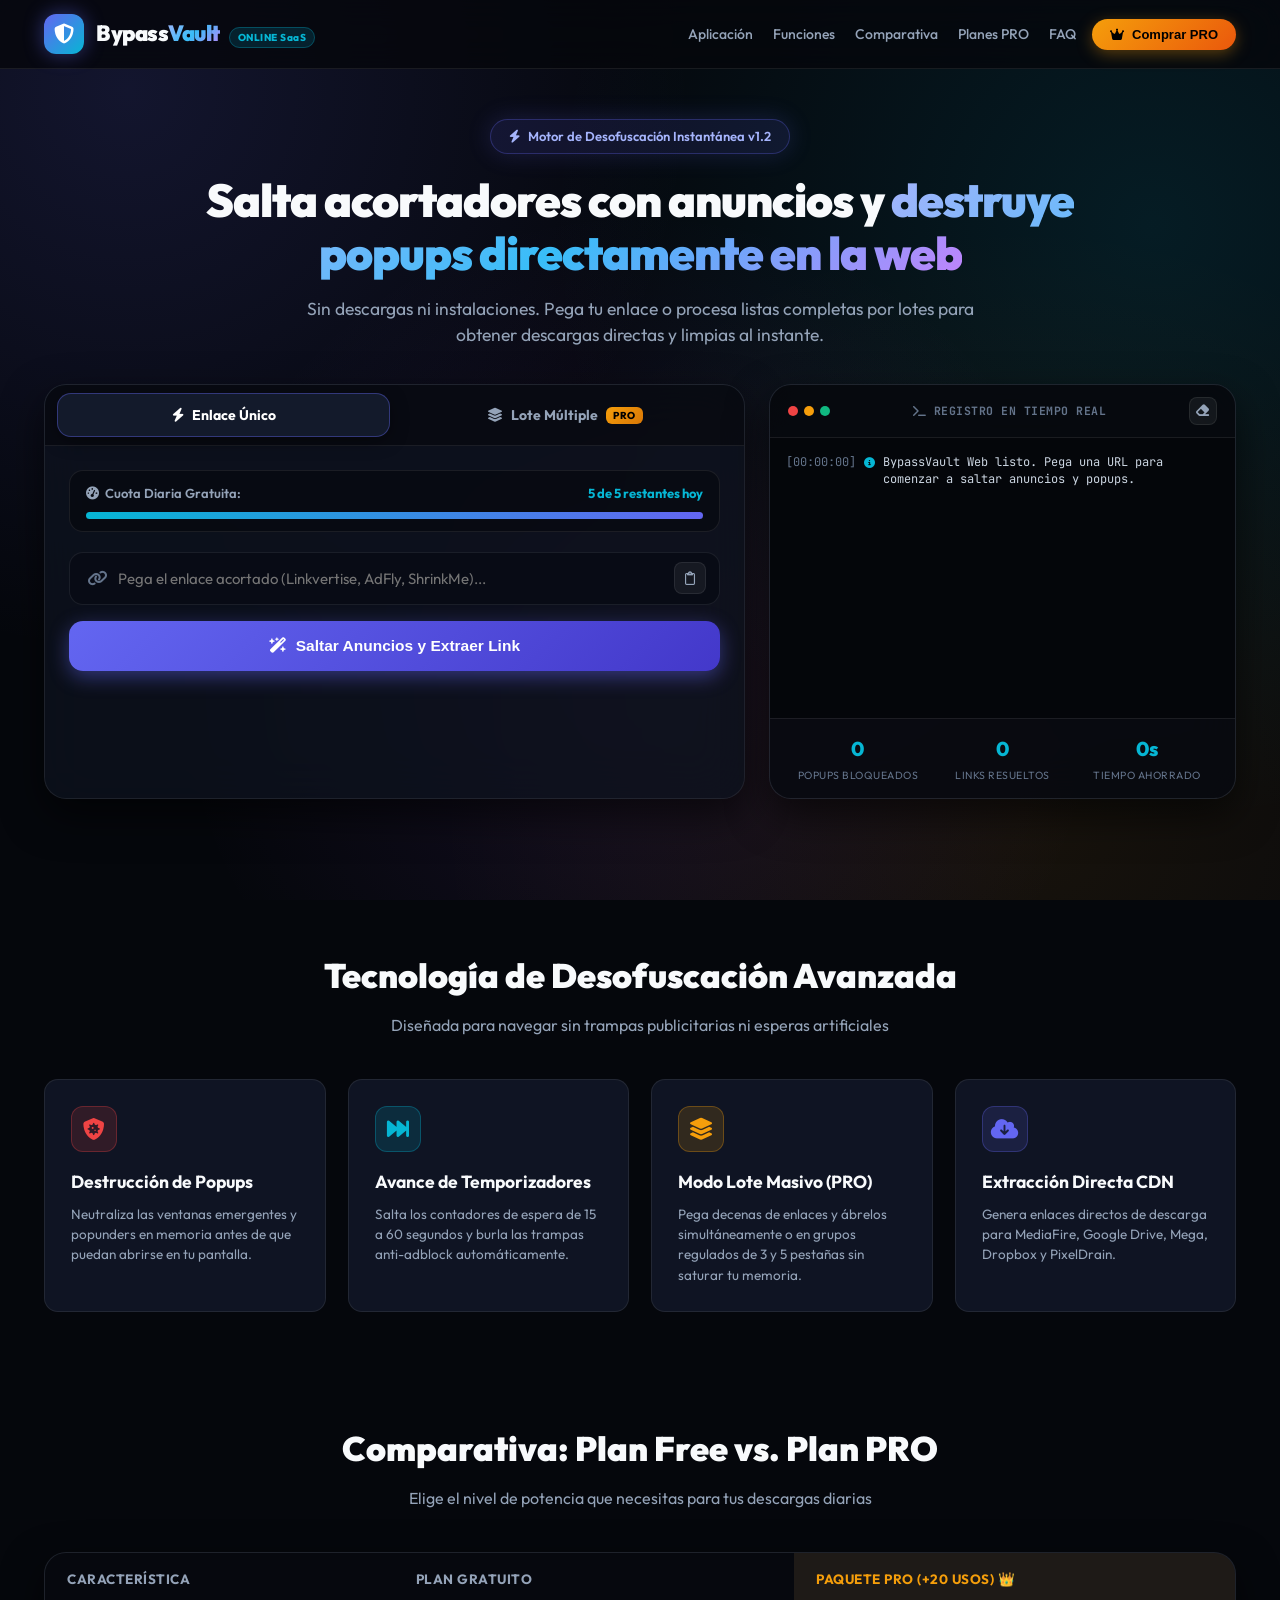
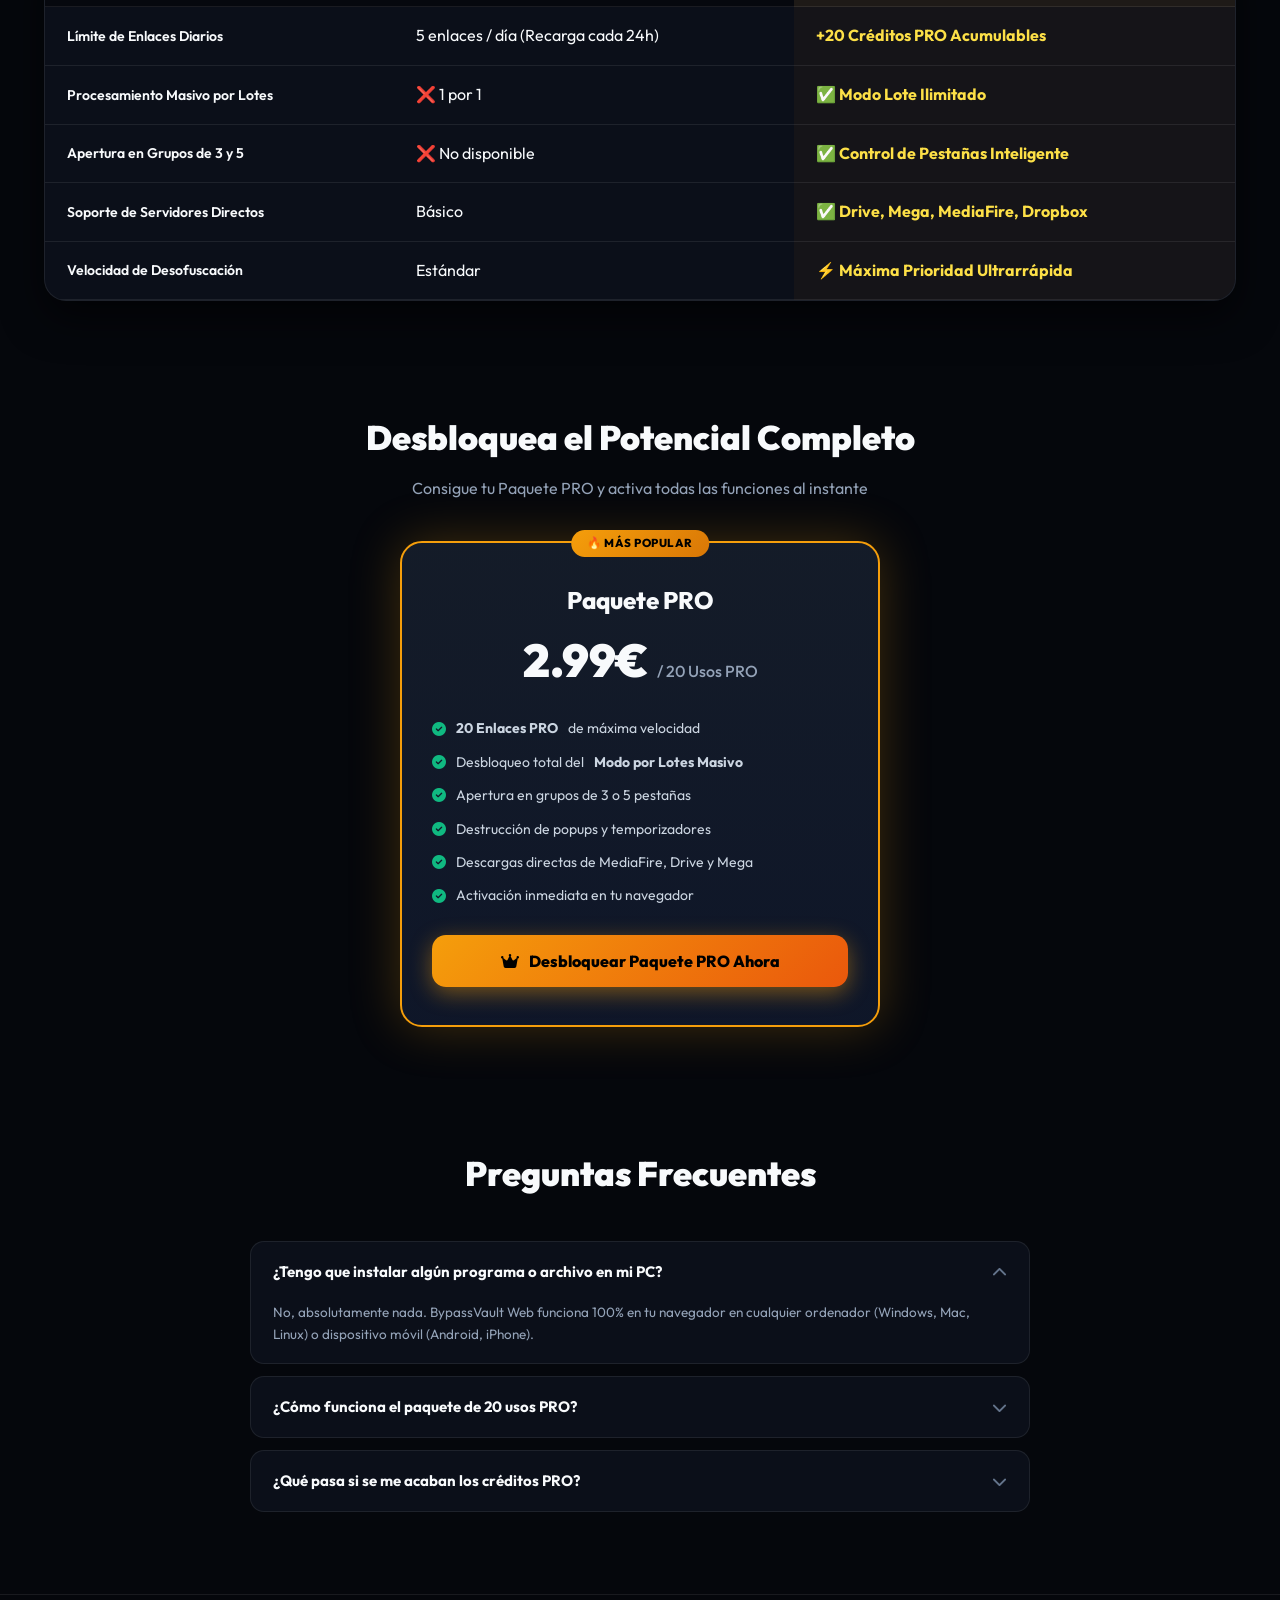
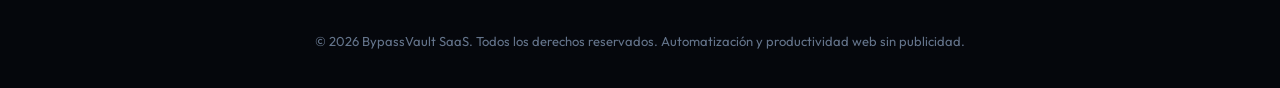
==== index.html @ b759e271 "Add files via upload" ====
<!DOCTYPE html>
<html lang="es">
<head>
    <meta charset="UTF-8">
    <meta name="viewport" content="width=device-width, initial-scale=1.0">
    <title>BypassVault — Plataforma Web SaaS de Desofuscación y Salto de Acortadores</title>
    <meta name="description" content="Salta acortadores de enlaces con publicidad invasiva (Linkvertise, AdFly, ShrinkMe), destruye popups y descarga directo de MediaFire, Google Drive y Mega en 1 clic.">
    
    <!-- Google Fonts -->
    <link rel="preconnect" href="https://fonts.googleapis.com">
    <link rel="preconnect" href="https://fonts.gstatic.com" crossorigin>
    <link href="https://fonts.googleapis.com/css2?family=JetBrains+Mono:wght@400;500;700&family=Outfit:wght@400;500;600;700;800;900&display=swap" rel="stylesheet">
    
    <!-- FontAwesome 6 Icons -->
    <link rel="stylesheet" href="https://cdnjs.cloudflare.com/ajax/libs/font-awesome/6.5.1/css/all.min.css">
    
    <!-- Stylesheet -->
    <link rel="stylesheet" href="style.css">
</head>
<body>

    <!-- Navigation Header -->
    <nav class="navbar">
        <div class="container nav-content">
            <a href="#" class="logo-brand">
                <div class="logo-icon">
                    <i class="fa-solid fa-shield-halved"></i>
                </div>
                <div class="logo-text">
                    <span class="logo-title">Bypass<span class="gradient-text">Vault</span></span>
                    <span class="logo-tag">ONLINE SaaS</span>
                </div>
            </a>
            
            <div class="nav-right">
                <div class="nav-links">
                    <a href="#app" class="nav-link">Aplicación</a>
                    <a href="#features" class="nav-link">Funciones</a>
                    <a href="#comparison" class="nav-link">Comparativa</a>
                    <a href="#pricing" class="nav-link">Planes PRO</a>
                    <a href="#faq" class="nav-link">FAQ</a>
                </div>

                <button class="btn-header-pro" id="btnHeaderPro">
                    <i class="fa-solid fa-crown text-warning"></i>
                    <span>Comprar PRO</span>
                </button>
            </div>
        </div>
    </nav>

    <!-- Main Hero & App Section -->
    <main class="hero" id="app">
        <div class="container">
            <div class="hero-pill">
                <i class="fa-solid fa-bolt text-warning"></i>
                <span>Motor de Desofuscación Instantánea v1.2</span>
            </div>
            
            <h1 class="hero-title">
                Salta acortadores con anuncios y <span class="gradient-text">destruye popups directamente en la web</span>
            </h1>
            
            <p class="hero-subtitle">
                Sin descargas ni instalaciones. Pega tu enlace o procesa listas completas por lotes para obtener descargas directas y limpias al instante.
            </p>

            <!-- Main Interactive SaaS App Grid -->
            <div class="app-grid">
                
                <!-- Left Column: Interactive Bypasser Hub -->
                <div class="glass-card">
                    <!-- Tab Switcher -->
                    <div class="tab-header">
                        <button class="tab-btn active" id="singleTabBtn" onclick="switchMode('single')">
                            <i class="fa-solid fa-bolt"></i> Enlace Único
                        </button>
                        <button class="tab-btn" id="batchTabBtn" onclick="switchMode('batch')">
                            <i class="fa-solid fa-layer-group"></i> Lote Múltiple <span class="badge-pro-tab" id="badgeProTab">PRO</span>
                        </button>
                    </div>

                    <div class="app-body">
                        <!-- Quota & Credits Meter -->
                        <div class="quota-meter-box" id="quotaBox">
                            <div class="quota-meter-header">
                                <span class="quota-meter-title" id="quotaTitle">
                                    <i class="fa-solid fa-gauge-high"></i> Cuota Diaria Gratuita:
                                </span>
                                <span class="quota-meter-val" id="quotaVal">5 de 5 restantes hoy</span>
                            </div>
                            <div class="quota-track">
                                <div class="quota-fill" id="quotaFill" style="width: 100%;"></div>
                            </div>
                        </div>

                        <!-- Single Mode Section -->
                        <div class="mode-section active" id="singleSection">
                            <div class="input-container">
                                <i class="fa-solid fa-link input-icon"></i>
                                <input 
                                    type="url" 
                                    id="singleUrlInput" 
                                    class="main-input" 
                                    placeholder="Pega el enlace acortado (Linkvertise, AdFly, ShrinkMe)..." 
                                    autocomplete="off"
                                    spellcheck="false"
                                >
                                <button class="btn-paste" id="singlePasteBtn" title="Pegar del portapapeles">
                                    <i class="fa-regular fa-clipboard"></i>
                                </button>
                            </div>

                            <button class="btn-resolve" id="resolveSingleBtn">
                                <i class="fa-solid fa-wand-magic-sparkles"></i>
                                <span>Saltar Anuncios y Extraer Link</span>
                            </button>

                            <!-- Single Mode Result Card -->
                            <div class="result-card" id="singleResultCard">
                                <div class="result-card-header">
                                    <div class="result-title">
                                        <i class="fa-solid fa-circle-check"></i>
                                        <span>¡Enlace Resuelto y Limpio!</span>
                                    </div>
                                    <div class="badge-row">
                                        <span class="host-pill" id="singleHostPill">
                                            <i class="fa-solid fa-globe"></i> Directo
                                        </span>
                                    </div>
                                </div>

                                <div class="clean-url-box">
                                    <input type="text" id="singleCleanUrl" class="clean-url-input" readonly>
                                </div>

                                <div class="result-actions-row">
                                    <button class="btn-action copy" id="singleCopyBtn">
                                        <i class="fa-regular fa-copy"></i> Copiar Enlace
                                    </button>
                                    <a id="singleOpenBtn" href="#" target="_blank" class="btn-action open">
                                        <i class="fa-solid fa-arrow-up-right-from-square"></i> Abrir en Nueva Pestaña
                                    </a>
                                </div>
                            </div>
                        </div>

                        <!-- Batch Mode Section (PRO) -->
                        <div class="mode-section" id="batchSection">
                            <textarea 
                                id="batchUrlInput" 
                                class="batch-textarea" 
                                placeholder="Pega un enlace por línea...&#10;https://enlace-con-anuncios-1.com&#10;https://enlace-con-anuncios-2.com"
                            ></textarea>

                            <button class="btn-resolve" id="resolveBatchBtn">
                                <i class="fa-solid fa-play"></i>
                                <span>Procesar Todos los Enlaces</span>
                            </button>

                            <!-- Batch Results Hub -->
                            <div class="batch-results-hub" id="batchResultsHub">
                                <div class="batch-actions-toolbar">
                                    <button class="btn-batch-tool" id="btnBatchOpenAll" title="Abrir todos los enlaces a la vez">
                                        <i class="fa-solid fa-arrow-up-right-from-square"></i> Abrir Todos
                                    </button>
                                    <button class="btn-batch-tool" id="btnBatchOpen3" title="Abrir en grupos de 3 para no saturar el navegador">
                                        <i class="fa-solid fa-window-restore"></i> De 3 en 3
                                    </button>
                                    <button class="btn-batch-tool" id="btnBatchOpen5" title="Abrir en grupos de 5">
                                        <i class="fa-solid fa-table-cells-large"></i> De 5 en 5
                                    </button>
                                    <button class="btn-batch-tool success" id="btnBatchCopyAll" title="Copiar todos los enlaces limpios">
                                        <i class="fa-regular fa-copy"></i> Copiar Lista
                                    </button>
                                </div>

                                <div class="batch-list-container" id="batchListContainer">
                                    <!-- Inyectado dinámicamente por JS -->
                                </div>
                            </div>
                        </div>
                    </div>
                </div>

                <!-- Right Column: Real-time Deobfuscator Terminal & Stats -->
                <div class="glass-card terminal-card">
                    <div class="terminal-header">
                        <div class="terminal-dots">
                            <span class="dot red"></span>
                            <span class="dot yellow"></span>
                            <span class="dot green"></span>
                        </div>
                        <div class="terminal-title">
                            <i class="fa-solid fa-terminal"></i> REGISTRO EN TIEMPO REAL
                        </div>
                        <button class="btn-paste" id="btnClearLogs" title="Limpiar registros" style="position: static; width: 28px; height: 28px;">
                            <i class="fa-solid fa-eraser"></i>
                        </button>
                    </div>

                    <div class="terminal-body" id="terminalBody">
                        <div class="log-entry info">
                            <span class="log-time">[00:00:00]</span>
                            <span class="log-icon"><i class="fa-solid fa-circle-info"></i></span>
                            <span class="log-text">BypassVault Web listo. Pega una URL para comenzar a saltar anuncios y popups.</span>
                        </div>
                    </div>

                    <div class="stats-footer">
                        <div class="stat-box">
                            <span class="stat-number" id="statPopups">0</span>
                            <span class="stat-label">Popups Bloqueados</span>
                        </div>
                        <div class="stat-box">
                            <span class="stat-number" id="statLinks">0</span>
                            <span class="stat-label">Links Resueltos</span>
                        </div>
                        <div class="stat-box">
                            <span class="stat-number" id="statTime">0s</span>
                            <span class="stat-label">Tiempo Ahorrado</span>
                        </div>
                    </div>
                </div>

            </div>
        </div>
    </main>

    <!-- Key Features Section -->
    <section class="features-section" id="features">
        <div class="container">
            <div class="section-header">
                <h2 class="section-title">Tecnología de Desofuscación Avanzada</h2>
                <p class="section-subtitle">Diseñada para navegar sin trampas publicitarias ni esperas artificiales</p>
            </div>

            <div class="features-grid">
                <div class="feature-card danger">
                    <div class="feature-icon-box">
                        <i class="fa-solid fa-shield-virus"></i>
                    </div>
                    <h3 class="feature-title">Destrucción de Popups</h3>
                    <p class="feature-desc">Neutraliza las ventanas emergentes y popunders en memoria antes de que puedan abrirse en tu pantalla.</p>
                </div>

                <div class="feature-card cyan">
                    <div class="feature-icon-box">
                        <i class="fa-solid fa-forward-fast"></i>
                    </div>
                    <h3 class="feature-title">Avance de Temporizadores</h3>
                    <p class="feature-desc">Salta los contadores de espera de 15 a 60 segundos y burla las trampas anti-adblock automáticamente.</p>
                </div>

                <div class="feature-card gold">
                    <div class="feature-icon-box">
                        <i class="fa-solid fa-layer-group"></i>
                    </div>
                    <h3 class="feature-title">Modo Lote Masivo (PRO)</h3>
                    <p class="feature-desc">Pega decenas de enlaces y ábrelos simultáneamente o en grupos regulados de 3 y 5 pestañas sin saturar tu memoria.</p>
                </div>

                <div class="feature-card">
                    <div class="feature-icon-box">
                        <i class="fa-solid fa-cloud-arrow-down"></i>
                    </div>
                    <h3 class="feature-title">Extracción Directa CDN</h3>
                    <p class="feature-desc">Genera enlaces directos de descarga para MediaFire, Google Drive, Mega, Dropbox y PixelDrain.</p>
                </div>
            </div>
        </div>
    </section>

    <!-- Comparison Table -->
    <section class="comparison-section" id="comparison">
        <div class="container">
            <div class="section-header">
                <h2 class="section-title">Comparativa: Plan Free vs. Plan PRO</h2>
                <p class="section-subtitle">Elige el nivel de potencia que necesitas para tus descargas diarias</p>
            </div>

            <div class="comparison-wrapper">
                <table class="comparison-table">
                    <thead>
                        <tr>
                            <th>Característica</th>
                            <th>Plan Gratuito</th>
                            <th class="highlight">Paquete PRO (+20 Usos) 👑</th>
                        </tr>
                    </thead>
                    <tbody>
                        <tr>
                            <td class="feature-name">Límite de Enlaces Diarios</td>
                            <td>5 enlaces / día (Recarga cada 24h)</td>
                            <td class="highlight"><strong>+20 Créditos PRO Acumulables</strong></td>
                        </tr>
                        <tr>
                            <td class="feature-name">Procesamiento Masivo por Lotes</td>
                            <td>❌ 1 por 1</td>
                            <td class="highlight"><strong>✅ Modo Lote Ilimitado</strong></td>
                        </tr>
                        <tr>
                            <td class="feature-name">Apertura en Grupos de 3 y 5</td>
                            <td>❌ No disponible</td>
                            <td class="highlight"><strong>✅ Control de Pestañas Inteligente</strong></td>
                        </tr>
                        <tr>
                            <td class="feature-name">Soporte de Servidores Directos</td>
                            <td>Básico</td>
                            <td class="highlight"><strong>✅ Drive, Mega, MediaFire, Dropbox</strong></td>
                        </tr>
                        <tr>
                            <td class="feature-name">Velocidad de Desofuscación</td>
                            <td>Estándar</td>
                            <td class="highlight"><strong>⚡ Máxima Prioridad Ultrarrápida</strong></td>
                        </tr>
                    </tbody>
                </table>
            </div>
        </div>
    </section>

    <!-- Pricing / Purchase Section -->
    <section class="pricing-section" id="pricing">
        <div class="container">
            <div class="section-header">
                <h2 class="section-title">Desbloquea el Potencial Completo</h2>
                <p class="section-subtitle">Consigue tu Paquete PRO y activa todas las funciones al instante</p>
            </div>

            <div class="pricing-card">
                <div class="pricing-badge">🔥 Más Popular</div>
                <h3 class="pricing-name">Paquete PRO</h3>
                <div class="pricing-price">2.99€ <span>/ 20 Usos PRO</span></div>
                
                <ul class="pricing-list">
                    <li><i class="fa-solid fa-circle-check"></i> <strong>20 Enlaces PRO</strong> de máxima velocidad</li>
                    <li><i class="fa-solid fa-circle-check"></i> Desbloqueo total del <strong>Modo por Lotes Masivo</strong></li>
                    <li><i class="fa-solid fa-circle-check"></i> Apertura en grupos de 3 o 5 pestañas</li>
                    <li><i class="fa-solid fa-circle-check"></i> Destrucción de popups y temporizadores</li>
                    <li><i class="fa-solid fa-circle-check"></i> Descargas directas de MediaFire, Drive y Mega</li>
                    <li><i class="fa-solid fa-circle-check"></i> Activación inmediata en tu navegador</li>
                </ul>

                <button class="btn-buy-modal" onclick="openPaymentModal()">
                    <i class="fa-solid fa-crown"></i> Desbloquear Paquete PRO Ahora
                </button>
            </div>
        </div>
    </section>

    <!-- FAQ Section -->
    <section class="faq-section" id="faq">
        <div class="section-header" style="text-align: center;">
            <h2 class="section-title">Preguntas Frecuentes</h2>
        </div>

        <div class="faq-item active">
            <div class="faq-question">
                <span>¿Tengo que instalar algún programa o archivo en mi PC?</span>
                <i class="fa-solid fa-chevron-down faq-icon"></i>
            </div>
            <div class="faq-answer">
                No, absolutamente nada. BypassVault Web funciona 100% en tu navegador en cualquier ordenador (Windows, Mac, Linux) o dispositivo móvil (Android, iPhone).
            </div>
        </div>

        <div class="faq-item">
            <div class="faq-question">
                <span>¿Cómo funciona el paquete de 20 usos PRO?</span>
                <i class="fa-solid fa-chevron-down faq-icon"></i>
            </div>
            <div class="faq-answer">
                Al comprar un paquete o canjear un código, se añaden 20 créditos a tu cuenta de navegador. Cada vez que procesas un enlace individual o por lotes se descuenta 1 crédito. No caducan y puedes recargar siempre que lo necesites.
            </div>
        </div>

        <div class="faq-item">
            <div class="faq-question">
                <span>¿Qué pasa si se me acaban los créditos PRO?</span>
                <i class="fa-solid fa-chevron-down faq-icon"></i>
            </div>
            <div class="faq-answer">
                Sigues teniendo tus 5 enlaces gratuitos diarios de cortesía que se renuevan cada 24 horas automáticamente, o puedes adquirir otro paquete PRO para seguir usando el modo por lotes.
            </div>
        </div>
    </section>

    <!-- Footer -->
    <footer class="footer">
        <div class="container">
            <p>© 2026 BypassVault SaaS. Todos los derechos reservados. Automatización y productividad web sin publicidad.</p>
        </div>
    </footer>

    <!-- Direct On-Page Payment & Voucher Modal -->
    <div class="modal-backdrop" id="paymentModal">
        <div class="modal-content">
            <button class="modal-close-btn" id="closeModalBtn">&times;</button>
            
            <div style="font-size: 38px; color: var(--warning); margin-bottom: 10px;">
                <i class="fa-solid fa-crown"></i>
            </div>
            <h2 style="font-size: 23px; font-weight: 800; margin-bottom: 8px;">Desbloquear BypassVault PRO</h2>
            <p style="font-size: 14px; color: var(--text-muted); margin-bottom: 20px; line-height: 1.5;">
                Añade **+20 Créditos PRO** y desbloquea el **Modo por Lotes Masivo** instantáneamente en tu navegador.
            </p>

            <div class="price-callout">
                <div>
                    <span class="price-tag">2.99€</span>
                    <span style="font-size: 14px; color: var(--text-dim); font-weight: 700;">EUR</span>
                </div>
                <div class="price-desc">
                    <strong>+20 Créditos PRO</strong><br>
                    <span>Pago único • Activación Inmediata</span>
                </div>
            </div>

            <!-- Official PayPal Hosted Checkout Link (Accepts Cards & PayPal) -->
            <a href="https://www.paypal.com/ncp/payment/Z2NDNVYKJBBKY" target="_blank" rel="noopener noreferrer" class="btn-paypal-checkout" id="payWithPaypalBtn" style="margin: 18px 0 10px;">
                <i class="fa-brands fa-paypal" style="font-size: 24px; color: #003087;"></i>
                <span>Pagar <strong>2.99€ (Euros)</strong> con PayPal o Tarjeta</span>
            </a>

            <div class="payment-badges-row">
                <span><i class="fa-brands fa-cc-visa"></i> Visa</span>
                <span><i class="fa-brands fa-cc-mastercard"></i> Mastercard</span>
                <span><i class="fa-brands fa-cc-amex"></i> Amex</span>
                <span><i class="fa-solid fa-credit-card"></i> Tarjeta Débito/Crédito</span>
            </div>

            <!-- Receipt Verification -->
            <div style="margin-top: 18px; padding-top: 15px; border-top: 1px dashed var(--border-color); text-align: center;">
                <p style="font-size: 12px; color: var(--text-muted); margin-bottom: 8px;">
                    ¿Ya pagaste en PayPal? Ingresa el ID de transacción de tu recibo para activar:
                </p>
                <div style="display: flex; gap: 8px; justify-content: center; align-items: center; max-width: 320px; margin: 0 auto;">
                    <input type="text" id="txVerifyInput" placeholder="ID de Transacción" style="flex: 1; background: rgba(0,0,0,0.4); border: 1px solid var(--border-color); border-radius: var(--radius-sm); padding: 9px 12px; color: #fff; font-size: 12.5px; font-family: var(--font-mono); text-transform: uppercase;">
                    <button type="button" onclick="verifyReceiptTx()" style="background: var(--success); color: #000; font-weight: 800; border: none; border-radius: var(--radius-sm); padding: 9px 16px; cursor: pointer; font-size: 12.5px;">
                        Activar
                    </button>
                </div>
            </div>

            <div style="margin-top: 14px; display: flex; justify-content: center; align-items: center; font-size: 12px; color: var(--text-dim); gap: 6px;">
                <i class="fa-solid fa-shield-halved text-success"></i>
                <span>Transacción cifrada y protegida por PayPal y Redes Bancarias</span>
            </div>
        </div>
    </div>

    <!-- Toast Notification -->
    <div class="toast" id="toast">
        <i class="fa-solid fa-circle-check" id="toastIcon"></i>
        <span id="toastMsg">Mensaje de notificación</span>
    </div>

    <!-- Core App Logic -->
    <script src="app.js"></script>
</body>
</html>
---- style.css ----
/* =========================================================
   BypassVault Web SaaS Platform - Master Stylesheet
   Theme: Cyberpunk Dark Glassmorphism / Next-Gen SaaS UI
   ========================================================= */

:root {
    --bg-dark: #05070c;
    --bg-surface: rgba(13, 18, 30, 0.78);
    --bg-surface-elevated: rgba(22, 30, 49, 0.85);
    --bg-card: rgba(26, 35, 58, 0.5);
    --bg-card-hover: rgba(36, 48, 78, 0.75);
    
    --border-color: rgba(255, 255, 255, 0.08);
    --border-glow: rgba(99, 102, 241, 0.35);
    --border-gold: rgba(245, 158, 11, 0.4);

    --primary: #6366f1;
    --primary-hover: #4f46e5;
    --primary-glow: rgba(99, 102, 241, 0.45);

    --cyan: #06b6d4;
    --cyan-glow: rgba(6, 182, 212, 0.4);

    --success: #10b981;
    --success-glow: rgba(16, 185, 129, 0.35);

    --warning: #f59e0b;
    --danger: #ef4444;
    --purple: #a855f7;
    --rose: #f43f5e;

    --text-main: #f8fafc;
    --text-muted: #94a3b8;
    --text-dim: #64748b;

    --font-sans: 'Outfit', -apple-system, BlinkMacSystemFont, 'Segoe UI', Roboto, sans-serif;
    --font-mono: 'JetBrains Mono', 'Fira Code', monospace;

    --radius-sm: 8px;
    --radius-md: 14px;
    --radius-lg: 22px;
    --radius-full: 9999px;

    --shadow-sm: 0 4px 12px rgba(0, 0, 0, 0.3);
    --shadow-lg: 0 16px 40px rgba(0, 0, 0, 0.6);
    --shadow-glow: 0 0 30px rgba(99, 102, 241, 0.3);
    --shadow-gold: 0 0 30px rgba(245, 158, 11, 0.25);
}

*, *::before, *::after {
    box-sizing: border-box;
    margin: 0;
    padding: 0;
}

html {
    scroll-behavior: smooth;
}

body {
    background-color: var(--bg-dark);
    color: var(--text-main);
    font-family: var(--font-sans);
    min-height: 100vh;
    line-height: 1.6;
    overflow-x: hidden;
    position: relative;
    background-image: 
        radial-gradient(circle at 10% 10%, rgba(99, 102, 241, 0.15) 0%, transparent 40%),
        radial-gradient(circle at 90% 25%, rgba(6, 182, 212, 0.12) 0%, transparent 45%),
        radial-gradient(circle at 50% 75%, rgba(168, 85, 247, 0.10) 0%, transparent 50%),
        radial-gradient(circle at 80% 90%, rgba(245, 158, 11, 0.08) 0%, transparent 45%);
    background-attachment: fixed;
}

.container {
    max-width: 1240px;
    margin: 0 auto;
    padding: 0 24px;
}

/* Typography Helpers */
.gradient-text {
    background: linear-gradient(135deg, #a5b4fc 0%, #38bdf8 50%, #c084fc 100%);
    -webkit-background-clip: text;
    -webkit-text-fill-color: transparent;
}

.gradient-gold {
    background: linear-gradient(135deg, #fde047 0%, #f59e0b 50%, #ea580c 100%);
    -webkit-background-clip: text;
    -webkit-text-fill-color: transparent;
}

/* Navigation */
.navbar {
    position: sticky;
    top: 0;
    z-index: 100;
    backdrop-filter: blur(24px);
    background: rgba(5, 7, 12, 0.8);
    border-bottom: 1px solid var(--border-color);
    padding: 14px 0;
}

.nav-content {
    display: flex;
    justify-content: space-between;
    align-items: center;
}

.logo-brand {
    display: flex;
    align-items: center;
    gap: 12px;
    text-decoration: none;
    color: var(--text-main);
}

.logo-icon {
    width: 40px;
    height: 40px;
    border-radius: 12px;
    background: linear-gradient(135deg, var(--primary), var(--cyan));
    display: flex;
    align-items: center;
    justify-content: center;
    color: white;
    font-size: 20px;
    box-shadow: 0 0 20px var(--primary-glow);
}

.logo-title {
    font-size: 22px;
    font-weight: 900;
    letter-spacing: -0.5px;
}

.logo-tag {
    font-size: 10px;
    font-weight: 800;
    background: rgba(6, 182, 212, 0.15);
    color: var(--cyan);
    padding: 3px 8px;
    border-radius: 12px;
    border: 1px solid rgba(6, 182, 212, 0.3);
    margin-left: 6px;
    letter-spacing: 0.5px;
    vertical-align: middle;
}

.nav-right {
    display: flex;
    align-items: center;
    gap: 16px;
}

.nav-links {
    display: flex;
    align-items: center;
    gap: 20px;
}

.nav-link {
    color: var(--text-muted);
    text-decoration: none;
    font-size: 14px;
    font-weight: 500;
    transition: color 0.2s ease;
}

.nav-link:hover {
    color: var(--text-main);
}

.btn-header-pro {
    background: linear-gradient(135deg, var(--warning), #ea580c);
    color: #000;
    font-size: 13px;
    font-weight: 800;
    padding: 8px 18px;
    border-radius: var(--radius-full);
    border: none;
    cursor: pointer;
    display: inline-flex;
    align-items: center;
    gap: 7px;
    box-shadow: 0 4px 16px rgba(245, 158, 11, 0.35);
    transition: all 0.25s ease;
}

.btn-header-pro:hover {
    transform: translateY(-2px);
    box-shadow: 0 6px 22px rgba(245, 158, 11, 0.55);
}

.btn-header-pro.pro-active {
    background: linear-gradient(135deg, #10b981, #059669);
    color: #fff;
    box-shadow: 0 4px 16px rgba(16, 185, 129, 0.4);
}

/* Hero Section */
.hero {
    padding: 50px 0 30px;
    text-align: center;
}

.hero-pill {
    display: inline-flex;
    align-items: center;
    gap: 8px;
    padding: 6px 18px;
    border-radius: var(--radius-full);
    background: rgba(99, 102, 241, 0.12);
    border: 1px solid rgba(99, 102, 241, 0.3);
    color: #a5b4fc;
    font-size: 13px;
    font-weight: 600;
    margin-bottom: 20px;
    box-shadow: 0 0 24px rgba(99, 102, 241, 0.2);
}

.hero-title {
    font-size: 46px;
    font-weight: 900;
    line-height: 1.15;
    letter-spacing: -1px;
    max-width: 880px;
    margin: 0 auto 16px;
}

.hero-subtitle {
    font-size: 17.5px;
    color: var(--text-muted);
    max-width: 720px;
    margin: 0 auto 36px;
    line-height: 1.5;
}

/* Main App Workspace Grid */
.app-grid {
    display: grid;
    grid-template-columns: 1.2fr 0.8fr;
    gap: 24px;
    margin-bottom: 60px;
    text-align: left;
}

/* Glass Card */
.glass-card {
    background: var(--bg-surface);
    backdrop-filter: blur(24px);
    border: 1px solid var(--border-color);
    border-radius: var(--radius-lg);
    box-shadow: var(--shadow-lg);
    overflow: hidden;
    position: relative;
    display: flex;
    flex-direction: column;
}

/* Tabs & Mode Switcher */
.tab-header {
    display: flex;
    background: rgba(0, 0, 0, 0.35);
    border-bottom: 1px solid var(--border-color);
    padding: 8px 12px;
    gap: 8px;
}

.tab-btn {
    flex: 1;
    background: transparent;
    border: 1px solid transparent;
    color: var(--text-muted);
    padding: 12px 18px;
    font-size: 14px;
    font-weight: 700;
    border-radius: var(--radius-md);
    cursor: pointer;
    display: flex;
    align-items: center;
    justify-content: center;
    gap: 8px;
    transition: all 0.25s ease;
    font-family: var(--font-sans);
}

.tab-btn:hover {
    color: var(--text-main);
    background: rgba(255, 255, 255, 0.04);
}

.tab-btn.active {
    background: var(--bg-surface-elevated);
    border-color: rgba(99, 102, 241, 0.4);
    color: #fff;
    box-shadow: 0 4px 18px rgba(0, 0, 0, 0.4);
}

.badge-pro-tab {
    background: linear-gradient(135deg, var(--warning), #d97706);
    color: #000;
    font-size: 10px;
    font-weight: 800;
    padding: 2px 7px;
    border-radius: 6px;
    letter-spacing: 0.5px;
}

.badge-pro-tab.unlocked {
    background: linear-gradient(135deg, #10b981, #059669);
    color: #fff;
    box-shadow: 0 0 10px rgba(16, 185, 129, 0.4);
}

/* App Body */
.app-body {
    padding: 24px;
    display: flex;
    flex-direction: column;
    gap: 20px;
}

/* Quota / Credit Bar */
.quota-meter-box {
    background: rgba(0, 0, 0, 0.35);
    border: 1px solid var(--border-color);
    border-radius: var(--radius-md);
    padding: 12px 16px;
    display: flex;
    flex-direction: column;
    gap: 8px;
    transition: all 0.3s ease;
}

.quota-meter-box.pro-active {
    background: rgba(99, 102, 241, 0.08);
    border-color: rgba(99, 102, 241, 0.4);
    box-shadow: 0 0 20px rgba(99, 102, 241, 0.15);
}

.quota-meter-header {
    display: flex;
    justify-content: space-between;
    align-items: center;
    font-size: 13px;
    color: var(--text-muted);
}

.quota-meter-title {
    font-weight: 600;
    display: flex;
    align-items: center;
    gap: 6px;
}

.quota-meter-val {
    font-weight: 700;
    color: var(--cyan);
}

.quota-meter-box.pro-active .quota-meter-val {
    color: #c084fc;
    font-size: 14px;
}

.quota-track {
    width: 100%;
    height: 7px;
    background: rgba(255, 255, 255, 0.08);
    border-radius: var(--radius-full);
    overflow: hidden;
}

.quota-fill {
    height: 100%;
    background: linear-gradient(90deg, var(--cyan), var(--primary));
    transition: width 0.35s ease;
}

.quota-meter-box.pro-active .quota-fill {
    background: linear-gradient(90deg, #8b5cf6, #d946ef, #38bdf8);
}

/* Input Sections */
.mode-section {
    display: none;
    flex-direction: column;
    gap: 16px;
}

.mode-section.active {
    display: flex;
}

.input-container {
    position: relative;
    display: flex;
    align-items: center;
}

.main-input {
    width: 100%;
    background: rgba(8, 12, 22, 0.9);
    border: 1px solid var(--border-color);
    border-radius: var(--radius-md);
    padding: 16px 50px 16px 48px;
    font-size: 15px;
    color: var(--text-main);
    font-family: var(--font-sans);
    outline: none;
    transition: all 0.25s ease;
}

.main-input:focus {
    border-color: var(--primary);
    box-shadow: 0 0 0 3px var(--primary-glow);
}

.input-icon {
    position: absolute;
    left: 18px;
    color: var(--text-dim);
    font-size: 16px;
}

.btn-paste {
    position: absolute;
    right: 14px;
    background: rgba(255, 255, 255, 0.06);
    border: 1px solid var(--border-color);
    color: var(--text-muted);
    width: 32px;
    height: 32px;
    border-radius: 8px;
    display: flex;
    align-items: center;
    justify-content: center;
    cursor: pointer;
    transition: all 0.2s;
}

.btn-paste:hover {
    background: rgba(255, 255, 255, 0.15);
    color: var(--text-main);
}

.batch-textarea {
    width: 100%;
    background: rgba(8, 12, 22, 0.9);
    border: 1px solid var(--border-color);
    border-radius: var(--radius-md);
    padding: 16px 20px;
    font-size: 13.5px;
    color: var(--text-main);
    font-family: var(--font-mono);
    outline: none;
    resize: vertical;
    min-height: 130px;
    line-height: 1.5;
    transition: all 0.25s ease;
}

.batch-textarea:focus {
    border-color: var(--primary);
    box-shadow: 0 0 0 3px var(--primary-glow);
}

.btn-resolve {
    background: linear-gradient(135deg, var(--primary), #4338ca);
    color: white;
    border: none;
    padding: 16px 28px;
    border-radius: var(--radius-md);
    font-size: 15.5px;
    font-weight: 700;
    cursor: pointer;
    display: flex;
    align-items: center;
    justify-content: center;
    gap: 10px;
    box-shadow: 0 6px 20px var(--primary-glow);
    transition: all 0.25s ease;
    width: 100%;
}

.btn-resolve:hover {
    transform: translateY(-2px);
    box-shadow: 0 8px 28px rgba(99, 102, 241, 0.6);
    background: linear-gradient(135deg, #7c3aed, var(--primary));
}

.btn-resolve:disabled {
    opacity: 0.6;
    cursor: not-allowed;
    transform: none;
}

/* Results Display - Single Mode */
.result-card {
    background: rgba(8, 12, 22, 0.95);
    border: 1px solid rgba(16, 185, 129, 0.35);
    border-radius: var(--radius-md);
    padding: 20px;
    display: none;
    flex-direction: column;
    gap: 16px;
    box-shadow: 0 0 30px rgba(16, 185, 129, 0.15);
    animation: fadeIn 0.3s ease;
}

.result-card-header {
    display: flex;
    justify-content: space-between;
    align-items: center;
    flex-wrap: wrap;
    gap: 10px;
}

.result-title {
    font-size: 15px;
    font-weight: 700;
    color: var(--success);
    display: flex;
    align-items: center;
    gap: 8px;
}

.badge-row {
    display: flex;
    gap: 8px;
}

.host-pill {
    padding: 4px 12px;
    background: rgba(6, 182, 212, 0.15);
    border: 1px solid var(--cyan);
    color: var(--cyan);
    font-size: 11.5px;
    font-weight: 700;
    border-radius: var(--radius-full);
    text-transform: uppercase;
    letter-spacing: 0.5px;
    display: inline-flex;
    align-items: center;
    gap: 5px;
}

.host-pill.gdrive {
    background: rgba(16, 185, 129, 0.15);
    border-color: #10b981;
    color: #34d399;
}

.host-pill.mega {
    background: rgba(225, 29, 72, 0.15);
    border-color: #e11d48;
    color: #fb7185;
}

.host-pill.mediafire {
    background: rgba(14, 165, 233, 0.15);
    border-color: #0284c7;
    color: #38bdf8;
}

.clean-url-box {
    display: flex;
    gap: 10px;
}

.clean-url-input {
    flex: 1;
    background: rgba(0, 0, 0, 0.4);
    border: 1px solid var(--border-color);
    padding: 12px 14px;
    border-radius: var(--radius-sm);
    font-family: var(--font-mono);
    font-size: 13px;
    color: #38bdf8;
    outline: none;
}

.result-actions-row {
    display: grid;
    grid-template-columns: 1fr 1fr;
    gap: 12px;
}

.btn-action {
    padding: 12px 18px;
    border-radius: var(--radius-sm);
    font-size: 13.5px;
    font-weight: 700;
    cursor: pointer;
    border: none;
    display: inline-flex;
    align-items: center;
    justify-content: center;
    gap: 8px;
    text-decoration: none;
    transition: all 0.2s ease;
}

.btn-action.copy {
    background: rgba(255, 255, 255, 0.08);
    color: var(--text-main);
    border: 1px solid var(--border-color);
}

.btn-action.copy:hover {
    background: rgba(255, 255, 255, 0.15);
}

.btn-action.open {
    background: var(--success);
    color: #000;
}

.btn-action.open:hover {
    background: #34d399;
    box-shadow: 0 4px 16px rgba(16, 185, 129, 0.4);
}

/* Results Display - Batch Mode */
.batch-results-hub {
    display: none;
    flex-direction: column;
    gap: 16px;
    margin-top: 10px;
}

.batch-actions-toolbar {
    display: flex;
    gap: 8px;
    flex-wrap: wrap;
    background: rgba(0, 0, 0, 0.35);
    padding: 10px;
    border-radius: var(--radius-md);
    border: 1px solid var(--border-color);
}

.btn-batch-tool {
    background: rgba(255, 255, 255, 0.06);
    border: 1px solid var(--border-color);
    color: var(--text-main);
    padding: 8px 14px;
    border-radius: var(--radius-sm);
    font-size: 12.5px;
    font-weight: 700;
    cursor: pointer;
    display: inline-flex;
    align-items: center;
    gap: 6px;
    transition: all 0.2s ease;
}

.btn-batch-tool:hover {
    background: rgba(255, 255, 255, 0.12);
    border-color: var(--cyan);
}

.btn-batch-tool.success {
    background: rgba(16, 185, 129, 0.2);
    border-color: rgba(16, 185, 129, 0.4);
    color: #34d399;
}

.btn-batch-tool.success:hover {
    background: var(--success);
    color: #000;
}

.batch-list-container {
    max-height: 280px;
    overflow-y: auto;
    display: flex;
    flex-direction: column;
    gap: 8px;
    padding-right: 4px;
}

.batch-item-card {
    background: rgba(10, 15, 26, 0.9);
    border: 1px solid var(--border-color);
    border-radius: var(--radius-sm);
    padding: 10px 14px;
    display: flex;
    align-items: center;
    justify-content: space-between;
    gap: 12px;
}

.batch-item-left {
    display: flex;
    align-items: center;
    gap: 10px;
    flex: 1;
    min-width: 0;
}

.batch-item-url {
    font-family: var(--font-mono);
    font-size: 12px;
    color: #38bdf8;
    overflow: hidden;
    text-overflow: ellipsis;
    white-space: nowrap;
}

/* Terminal & Stats Column (Right side) */
.terminal-card {
    display: flex;
    flex-direction: column;
    height: 100%;
}

.terminal-header {
    background: rgba(0, 0, 0, 0.5);
    border-bottom: 1px solid var(--border-color);
    padding: 12px 18px;
    display: flex;
    justify-content: space-between;
    align-items: center;
}

.terminal-dots {
    display: flex;
    gap: 6px;
}

.dot {
    width: 10px;
    height: 10px;
    border-radius: 50%;
}

.dot.red { background: #ef4444; }
.dot.yellow { background: #f59e0b; }
.dot.green { background: #10b981; }

.terminal-title {
    font-family: var(--font-mono);
    font-size: 11.5px;
    font-weight: 700;
    color: var(--text-dim);
    letter-spacing: 0.5px;
}

.terminal-body {
    flex: 1;
    min-height: 280px;
    max-height: 380px;
    background: #04060a;
    padding: 16px;
    overflow-y: auto;
    font-family: var(--font-mono);
    font-size: 12px;
    display: flex;
    flex-direction: column;
    gap: 8px;
}

.log-entry {
    display: flex;
    align-items: flex-start;
    gap: 8px;
    line-height: 1.45;
}

.log-time {
    color: var(--text-dim);
    white-space: nowrap;
    user-select: none;
}

.log-icon { flex-shrink: 0; font-size: 11px; margin-top: 2px; }
.log-entry.info .log-icon { color: var(--cyan); }
.log-entry.info .log-text { color: #cbd5e1; }
.log-entry.success .log-icon { color: var(--success); }
.log-entry.success .log-text { color: #34d399; font-weight: 600; }
.log-entry.warn .log-icon { color: var(--warning); }
.log-entry.warn .log-text { color: #fbbf24; }
.log-entry.error .log-icon { color: var(--danger); }
.log-entry.error .log-text { color: #f87171; }

.stats-footer {
    display: grid;
    grid-template-columns: 1fr 1fr 1fr;
    background: rgba(0, 0, 0, 0.4);
    border-top: 1px solid var(--border-color);
    padding: 14px 16px;
}

.stat-box {
    display: flex;
    flex-direction: column;
    align-items: center;
    gap: 2px;
}

.stat-number {
    font-size: 20px;
    font-weight: 800;
    color: var(--cyan);
}

.stat-label {
    font-size: 10.5px;
    color: var(--text-dim);
    text-transform: uppercase;
    letter-spacing: 0.5px;
}

/* Features Showcase */
.features-section {
    padding: 60px 0;
    text-align: center;
}

.section-header {
    margin-bottom: 40px;
}

.section-title {
    font-size: 34px;
    font-weight: 900;
    margin-bottom: 10px;
}

.section-subtitle {
    font-size: 16px;
    color: var(--text-muted);
}

.features-grid {
    display: grid;
    grid-template-columns: repeat(auto-fit, minmax(260px, 1fr));
    gap: 22px;
    text-align: left;
}

.feature-card {
    background: var(--bg-card);
    border: 1px solid var(--border-color);
    border-radius: var(--radius-md);
    padding: 26px;
    transition: all 0.3s ease;
}

.feature-card:hover {
    background: var(--bg-card-hover);
    border-color: var(--primary);
    transform: translateY(-4px);
    box-shadow: var(--shadow-sm);
}

.feature-icon-box {
    width: 46px;
    height: 46px;
    border-radius: 12px;
    background: rgba(99, 102, 241, 0.15);
    color: var(--primary);
    display: flex;
    align-items: center;
    justify-content: center;
    font-size: 22px;
    margin-bottom: 16px;
    border: 1px solid rgba(99, 102, 241, 0.3);
}

.feature-card.danger .feature-icon-box {
    background: rgba(239, 68, 68, 0.15);
    color: var(--danger);
    border-color: rgba(239, 68, 68, 0.3);
}

.feature-card.cyan .feature-icon-box {
    background: rgba(6, 182, 212, 0.15);
    color: var(--cyan);
    border-color: rgba(6, 182, 212, 0.3);
}

.feature-card.gold .feature-icon-box {
    background: rgba(245, 158, 11, 0.15);
    color: var(--warning);
    border-color: rgba(245, 158, 11, 0.3);
}

.feature-title {
    font-size: 17.5px;
    font-weight: 700;
    margin-bottom: 8px;
}

.feature-desc {
    font-size: 13.5px;
    color: var(--text-muted);
    line-height: 1.5;
}

/* Comparison Table */
.comparison-section {
    padding: 50px 0 70px;
    text-align: center;
}

.comparison-wrapper {
    background: var(--bg-surface);
    border: 1px solid var(--border-color);
    border-radius: var(--radius-lg);
    overflow: hidden;
    box-shadow: var(--shadow-lg);
}

.comparison-table {
    width: 100%;
    border-collapse: collapse;
    text-align: left;
}

.comparison-table th, .comparison-table td {
    padding: 16px 22px;
    border-bottom: 1px solid var(--border-color);
}

.comparison-table th {
    background: rgba(0, 0, 0, 0.45);
    font-size: 13.5px;
    font-weight: 700;
    color: var(--text-muted);
    text-transform: uppercase;
    letter-spacing: 0.5px;
}

.comparison-table th.highlight {
    color: var(--warning);
    background: rgba(245, 158, 11, 0.08);
}

.comparison-table td.feature-name {
    font-weight: 600;
    font-size: 14px;
}

.comparison-table td.highlight {
    background: rgba(245, 158, 11, 0.04);
    font-weight: 700;
    color: #fde047;
}

/* Pricing Section */
.pricing-section {
    padding: 40px 0 80px;
    text-align: center;
}

.pricing-card {
    max-width: 480px;
    margin: 0 auto;
    background: linear-gradient(180deg, rgba(30, 41, 59, 0.6) 0%, rgba(15, 23, 42, 0.95) 100%);
    border: 2px solid var(--warning);
    border-radius: var(--radius-lg);
    padding: 38px 30px;
    box-shadow: 0 0 50px rgba(245, 158, 11, 0.25);
    position: relative;
}

.pricing-badge {
    position: absolute;
    top: -13px;
    left: 50%;
    transform: translateX(-50%);
    background: linear-gradient(135deg, var(--warning), #d97706);
    color: #000;
    font-weight: 800;
    font-size: 11.5px;
    padding: 4px 16px;
    border-radius: var(--radius-full);
    text-transform: uppercase;
    letter-spacing: 0.5px;
}

.pricing-name { font-size: 24px; font-weight: 800; margin-bottom: 4px; }
.pricing-price { font-size: 46px; font-weight: 900; margin-bottom: 18px; }
.pricing-price span { font-size: 16px; color: var(--text-muted); font-weight: 500; }

.pricing-list {
    list-style: none;
    text-align: left;
    margin: 20px 0 28px;
    display: flex;
    flex-direction: column;
    gap: 11px;
}

.pricing-list li {
    font-size: 14px;
    color: #cbd5e1;
    display: flex;
    align-items: center;
    gap: 10px;
}

.pricing-list li i { color: var(--success); }

.btn-buy-modal {
    width: 100%;
    background: linear-gradient(135deg, var(--warning), #ea580c);
    color: #000;
    font-size: 16px;
    font-weight: 800;
    padding: 16px 24px;
    border-radius: var(--radius-md);
    border: none;
    cursor: pointer;
    box-shadow: 0 6px 22px rgba(245, 158, 11, 0.45);
    transition: all 0.25s;
    display: flex;
    align-items: center;
    justify-content: center;
    gap: 10px;
    font-family: var(--font-sans);
}

.btn-buy-modal:hover {
    transform: translateY(-2px);
    box-shadow: 0 8px 28px rgba(245, 158, 11, 0.65);
}

/* Direct Payment & Voucher Modal */
.modal-backdrop {
    position: fixed;
    top: 0;
    left: 0;
    width: 100vw;
    height: 100vh;
    background: rgba(0, 0, 0, 0.85);
    backdrop-filter: blur(14px);
    display: none;
    align-items: center;
    justify-content: center;
    z-index: 1000;
    padding: 20px;
}

.modal-content {
    background: var(--bg-surface-elevated);
    border: 1px solid var(--warning);
    border-radius: var(--radius-lg);
    max-width: 520px;
    width: 100%;
    padding: 34px 28px;
    text-align: center;
    position: relative;
    box-shadow: 0 0 60px rgba(245, 158, 11, 0.3);
    animation: modalPop 0.3s cubic-bezier(0.175, 0.885, 0.32, 1.275);
}

@keyframes modalPop {
    from { opacity: 0; transform: scale(0.9); }
    to { opacity: 1; transform: scale(1); }
}

.modal-close-btn {
    position: absolute;
    top: 16px;
    right: 16px;
    background: transparent;
    border: none;
    color: var(--text-dim);
    font-size: 22px;
    cursor: pointer;
}

.modal-close-btn:hover { color: var(--text-main); }

.price-callout {
    background: rgba(245, 158, 11, 0.08);
    border: 1px solid rgba(245, 158, 11, 0.3);
    border-radius: var(--radius-md);
    padding: 14px 20px;
    margin: 14px 0 20px;
    display: flex;
    justify-content: space-between;
    align-items: center;
}

.price-callout .price-tag {
    font-size: 28px;
    font-weight: 900;
    color: var(--warning);
}

.price-callout .price-desc {
    font-size: 13px;
    color: #cbd5e1;
    font-weight: 600;
    text-align: right;
}

.paypal-container {
    width: 100%;
    margin: 16px 0;
    display: flex;
    flex-direction: column;
    gap: 10px;
}

.btn-paypal-checkout {
    width: 100%;
    box-sizing: border-box;
    text-decoration: none;
    background: linear-gradient(135deg, #ffc439 0%, #f4b414 100%);
    color: #001c38;
    border: none;
    border-radius: var(--radius-sm);
    padding: 15px 22px;
    font-size: 15.5px;
    font-weight: 800;
    cursor: pointer;
    display: flex;
    align-items: center;
    justify-content: center;
    gap: 12px;
    box-shadow: 0 4px 20px rgba(244, 180, 20, 0.4);
    transition: all 0.25s ease;
    font-family: var(--font-sans);
}

.btn-paypal-checkout:hover {
    background: linear-gradient(135deg, #ffcf55 0%, #f8be22 100%);
    transform: translateY(-2px);
    box-shadow: 0 6px 26px rgba(244, 180, 20, 0.55);
    color: #001c38;
}

.payment-badges-row {
    display: flex;
    justify-content: center;
    align-items: center;
    gap: 14px;
    font-size: 12px;
    color: var(--text-dim);
    margin: 10px 0 6px;
}

.payment-badges-row span {
    display: inline-flex;
    align-items: center;
    gap: 5px;
}

.btn-confirm-payment {
    background: rgba(16, 185, 129, 0.12);
    border: 1px solid rgba(16, 185, 129, 0.45);
    color: #34d399;
    font-size: 12.5px;
    font-weight: 700;
    padding: 10px 18px;
    border-radius: var(--radius-sm);
    cursor: pointer;
    display: inline-flex;
    align-items: center;
    gap: 8px;
    transition: all 0.2s;
    font-family: var(--font-sans);
}

.btn-confirm-payment:hover {
    background: rgba(16, 185, 129, 0.25);
    border-color: #10b981;
    transform: translateY(-1px);
    color: #6ee7b7;
}

.payment-options-grid {
    display: flex;
    flex-direction: column;
    gap: 12px;
    margin: 20px 0;
}

.voucher-divider {
    display: flex;
    align-items: center;
    gap: 12px;
    margin: 20px 0 16px;
    color: var(--text-dim);
    font-size: 12px;
    text-transform: uppercase;
    letter-spacing: 0.5px;
}

.voucher-divider::before, .voucher-divider::after {
    content: '';
    flex: 1;
    height: 1px;
    background: var(--border-color);
}

.voucher-input-group {
    display: flex;
    gap: 8px;
}

.voucher-input {
    flex: 1;
    background: rgba(0, 0, 0, 0.4);
    border: 1px solid var(--border-color);
    border-radius: var(--radius-sm);
    padding: 10px 14px;
    color: var(--text-main);
    font-family: var(--font-mono);
    font-size: 13px;
    outline: none;
    text-transform: uppercase;
}

.voucher-input:focus {
    border-color: var(--warning);
}

.btn-redeem {
    background: rgba(245, 158, 11, 0.2);
    border: 1px solid var(--warning);
    color: #fde047;
    font-weight: 700;
    padding: 10px 18px;
    border-radius: var(--radius-sm);
    cursor: pointer;
    font-family: var(--font-sans);
    transition: all 0.2s;
}

.btn-redeem:hover {
    background: var(--warning);
    color: #000;
}

/* Toast Notifications */
.toast {
    position: fixed;
    bottom: 24px;
    right: 24px;
    background: var(--bg-surface-elevated);
    border: 1px solid var(--success);
    border-radius: var(--radius-md);
    padding: 14px 20px;
    display: none;
    align-items: center;
    gap: 10px;
    box-shadow: var(--shadow-lg);
    z-index: 2000;
    animation: toastSlide 0.3s ease;
    font-size: 13.5px;
    font-weight: 600;
}

@keyframes toastSlide {
    from { transform: translateY(20px); opacity: 0; }
    to { transform: translateY(0); opacity: 1; }
}

.toast.error {
    border-color: var(--danger);
}

/* FAQ */
.faq-section {
    padding: 40px 0 70px;
    max-width: 780px;
    margin: 0 auto;
    text-align: left;
}

.faq-item {
    background: var(--bg-surface);
    border: 1px solid var(--border-color);
    border-radius: var(--radius-md);
    margin-bottom: 12px;
    overflow: hidden;
}

.faq-question {
    padding: 18px 22px;
    cursor: pointer;
    display: flex;
    justify-content: space-between;
    align-items: center;
    font-weight: 700;
    font-size: 15px;
    user-select: none;
}

.faq-answer {
    padding: 0 22px 18px;
    font-size: 13.5px;
    color: var(--text-muted);
    line-height: 1.6;
    display: none;
}

.faq-item.active .faq-answer { display: block; }
.faq-item.active .faq-icon { transform: rotate(180deg); }
.faq-icon { transition: transform 0.2s ease; color: var(--text-dim); }

/* Footer */
.footer {
    border-top: 1px solid var(--border-color);
    padding: 36px 0;
    text-align: center;
    font-size: 13px;
    color: var(--text-dim);
}

/* Responsive */
@media (max-width: 868px) {
    .app-grid { grid-template-columns: 1fr; }
    .hero-title { font-size: 34px; }
    .nav-links { display: none; }
}
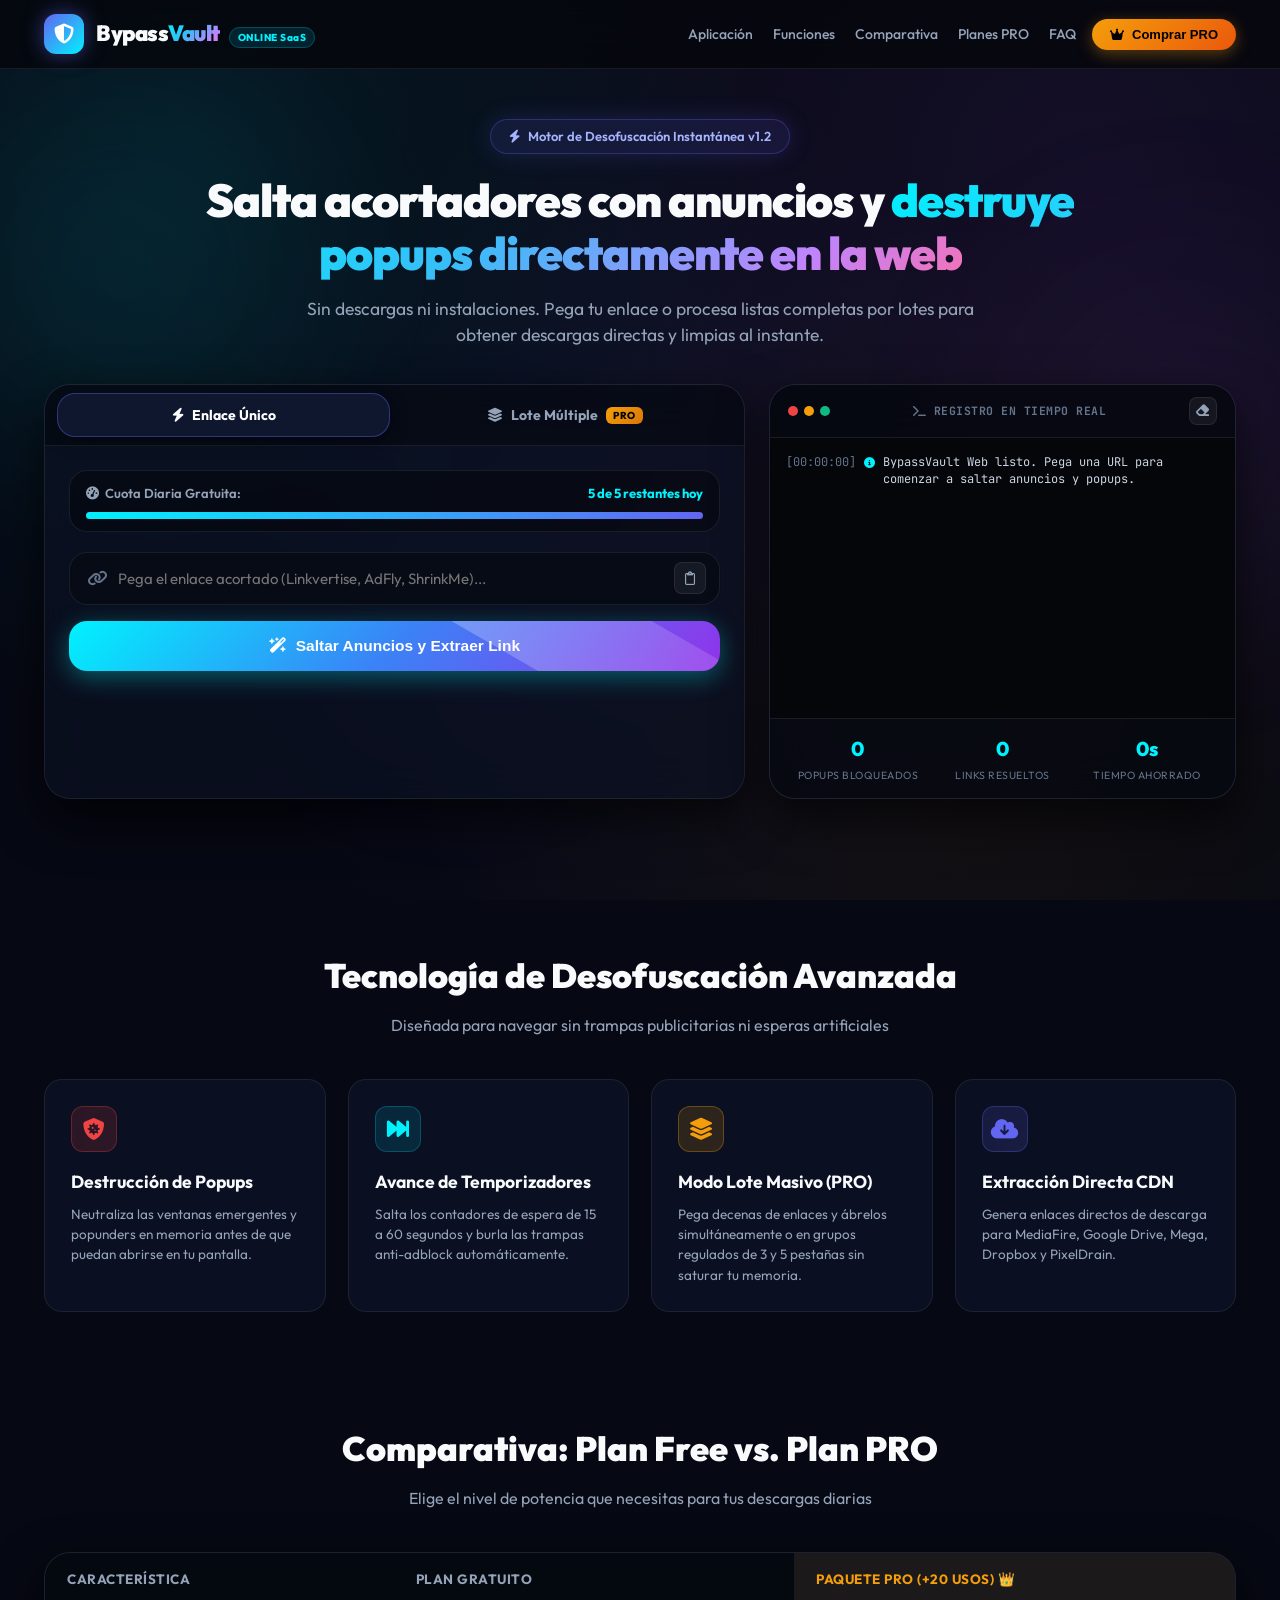
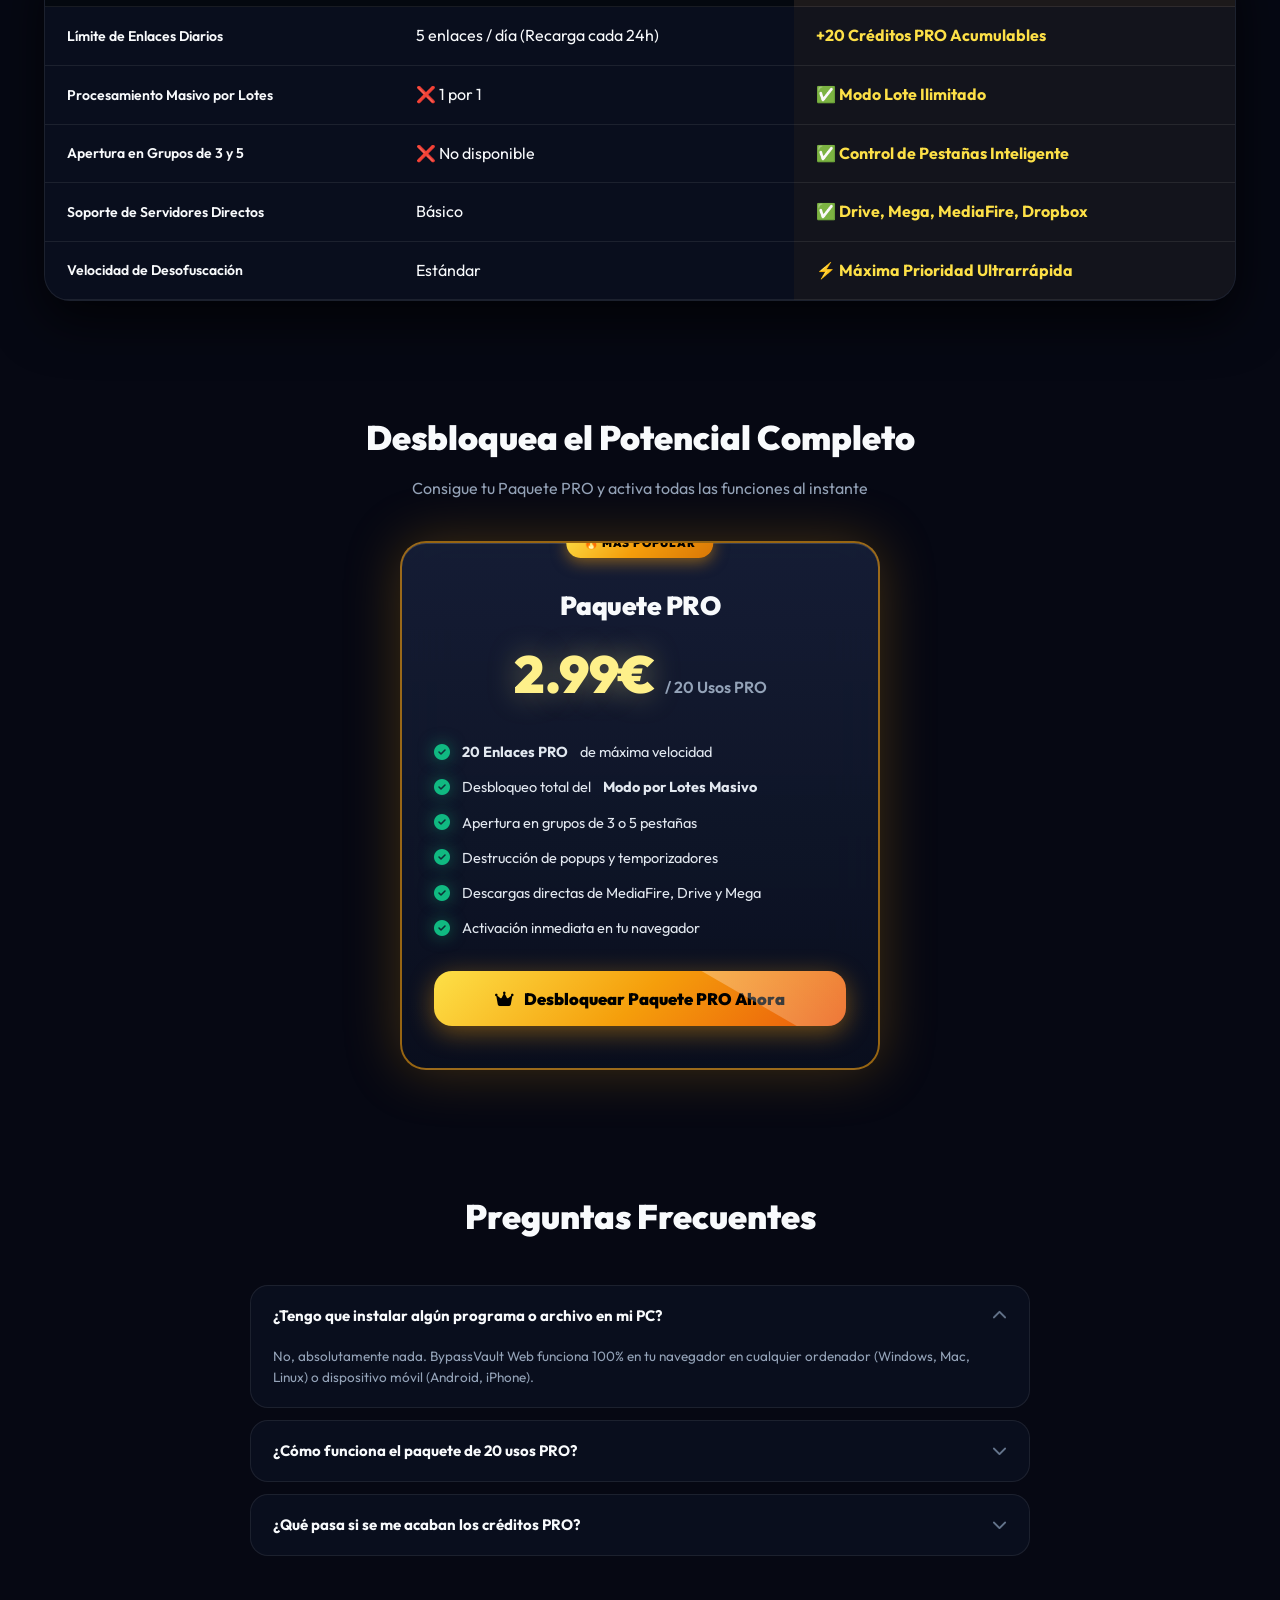
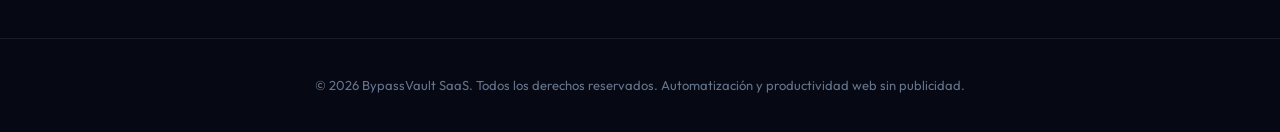
==== commit 4abd4e5e: "Add files via upload" ====
--- a/index.html
+++ b/index.html
@@ -14,10 +14,17 @@
     <!-- FontAwesome 6 Icons -->
     <link rel="stylesheet" href="https://cdnjs.cloudflare.com/ajax/libs/font-awesome/6.5.1/css/all.min.css">
     
+    <!-- Google Verification Meta -->
+    <meta name="google-site-verification" content="googlea756ccce665a0d67.html">
+
     <!-- Stylesheet -->
     <link rel="stylesheet" href="style.css">
 </head>
 <body>
+    <!-- Ambient Cyberpunk Floating Glow Orbs -->
+    <div class="ambient-glow orb-1"></div>
+    <div class="ambient-glow orb-2"></div>
+    <div class="ambient-glow orb-3"></div>
 
     <!-- Navigation Header -->
     <nav class="navbar">
@@ -69,7 +76,7 @@
             <div class="app-grid">
                 
                 <!-- Left Column: Interactive Bypasser Hub -->
-                <div class="glass-card">
+                <div class="glass-card glow-card">
                     <!-- Tab Switcher -->
                     <div class="tab-header">
                         <button class="tab-btn active" id="singleTabBtn" onclick="switchMode('single')">
@@ -184,7 +191,7 @@
                 </div>
 
                 <!-- Right Column: Real-time Deobfuscator Terminal & Stats -->
-                <div class="glass-card terminal-card">
+                <div class="glass-card terminal-card glow-card">
                     <div class="terminal-header">
                         <div class="terminal-dots">
                             <span class="dot red"></span>
@@ -236,7 +243,7 @@
             </div>
 
             <div class="features-grid">
-                <div class="feature-card danger">
+                <div class="feature-card glow-card danger">
                     <div class="feature-icon-box">
                         <i class="fa-solid fa-shield-virus"></i>
                     </div>
@@ -244,7 +251,7 @@
                     <p class="feature-desc">Neutraliza las ventanas emergentes y popunders en memoria antes de que puedan abrirse en tu pantalla.</p>
                 </div>
 
-                <div class="feature-card cyan">
+                <div class="feature-card glow-card cyan">
                     <div class="feature-icon-box">
                         <i class="fa-solid fa-forward-fast"></i>
                     </div>
@@ -252,7 +259,7 @@
                     <p class="feature-desc">Salta los contadores de espera de 15 a 60 segundos y burla las trampas anti-adblock automáticamente.</p>
                 </div>
 
-                <div class="feature-card gold">
+                <div class="feature-card glow-card gold">
                     <div class="feature-icon-box">
                         <i class="fa-solid fa-layer-group"></i>
                     </div>
@@ -260,7 +267,7 @@
                     <p class="feature-desc">Pega decenas de enlaces y ábrelos simultáneamente o en grupos regulados de 3 y 5 pestañas sin saturar tu memoria.</p>
                 </div>
 
-                <div class="feature-card">
+                <div class="feature-card glow-card">
                     <div class="feature-icon-box">
                         <i class="fa-solid fa-cloud-arrow-down"></i>
                     </div>
@@ -328,7 +335,7 @@
                 <p class="section-subtitle">Consigue tu Paquete PRO y activa todas las funciones al instante</p>
             </div>
 
-            <div class="pricing-card">
+            <div class="pricing-card glow-card">
                 <div class="pricing-badge">🔥 Más Popular</div>
                 <h3 class="pricing-name">Paquete PRO</h3>
                 <div class="pricing-price">2.99€ <span>/ 20 Usos PRO</span></div>
@@ -395,7 +402,7 @@
 
     <!-- Direct On-Page Payment & Voucher Modal -->
     <div class="modal-backdrop" id="paymentModal">
-        <div class="modal-content">
+        <div class="modal-content glow-card">
             <button class="modal-close-btn" id="closeModalBtn">&times;</button>
             
             <div style="font-size: 38px; color: var(--warning); margin-bottom: 10px;">
--- a/style.css
+++ b/style.css
@@ -4,29 +4,33 @@
    ========================================================= */
 
 :root {
-    --bg-dark: #05070c;
-    --bg-surface: rgba(13, 18, 30, 0.78);
-    --bg-surface-elevated: rgba(22, 30, 49, 0.85);
-    --bg-card: rgba(26, 35, 58, 0.5);
-    --bg-card-hover: rgba(36, 48, 78, 0.75);
+    --bg-dark: #060813;
+    --bg-surface: rgba(12, 17, 34, 0.72);
+    --bg-surface-elevated: rgba(18, 26, 52, 0.85);
+    --bg-card: rgba(16, 23, 46, 0.55);
+    --bg-card-hover: rgba(24, 34, 68, 0.75);
     
     --border-color: rgba(255, 255, 255, 0.08);
-    --border-glow: rgba(99, 102, 241, 0.35);
-    --border-gold: rgba(245, 158, 11, 0.4);
+    --border-glow: rgba(0, 242, 254, 0.4);
+    --border-purple: rgba(168, 85, 247, 0.4);
+    --border-gold: rgba(245, 158, 11, 0.45);
 
     --primary: #6366f1;
     --primary-hover: #4f46e5;
-    --primary-glow: rgba(99, 102, 241, 0.45);
-
-    --cyan: #06b6d4;
-    --cyan-glow: rgba(6, 182, 212, 0.4);
+    --primary-glow: rgba(99, 102, 241, 0.5);
+
+    --cyan: #00f2fe;
+    --cyan-alt: #06b6d4;
+    --cyan-glow: rgba(0, 242, 254, 0.5);
+
+    --purple: #a855f7;
+    --purple-glow: rgba(168, 85, 247, 0.45);
 
     --success: #10b981;
-    --success-glow: rgba(16, 185, 129, 0.35);
+    --success-glow: rgba(16, 185, 129, 0.4);
 
     --warning: #f59e0b;
     --danger: #ef4444;
-    --purple: #a855f7;
     --rose: #f43f5e;
 
     --text-main: #f8fafc;
@@ -36,15 +40,15 @@
     --font-sans: 'Outfit', -apple-system, BlinkMacSystemFont, 'Segoe UI', Roboto, sans-serif;
     --font-mono: 'JetBrains Mono', 'Fira Code', monospace;
 
-    --radius-sm: 8px;
-    --radius-md: 14px;
-    --radius-lg: 22px;
+    --radius-sm: 10px;
+    --radius-md: 18px;
+    --radius-lg: 26px;
     --radius-full: 9999px;
 
-    --shadow-sm: 0 4px 12px rgba(0, 0, 0, 0.3);
-    --shadow-lg: 0 16px 40px rgba(0, 0, 0, 0.6);
-    --shadow-glow: 0 0 30px rgba(99, 102, 241, 0.3);
-    --shadow-gold: 0 0 30px rgba(245, 158, 11, 0.25);
+    --shadow-sm: 0 4px 14px rgba(0, 0, 0, 0.35);
+    --shadow-lg: 0 20px 50px rgba(0, 0, 0, 0.7);
+    --shadow-glow: 0 0 35px rgba(0, 242, 254, 0.25);
+    --shadow-gold: 0 0 35px rgba(245, 158, 11, 0.3);
 }
 
 *, *::before, *::after {
@@ -66,30 +70,140 @@
     overflow-x: hidden;
     position: relative;
     background-image: 
-        radial-gradient(circle at 10% 10%, rgba(99, 102, 241, 0.15) 0%, transparent 40%),
-        radial-gradient(circle at 90% 25%, rgba(6, 182, 212, 0.12) 0%, transparent 45%),
-        radial-gradient(circle at 50% 75%, rgba(168, 85, 247, 0.10) 0%, transparent 50%),
-        radial-gradient(circle at 80% 90%, rgba(245, 158, 11, 0.08) 0%, transparent 45%);
+        radial-gradient(circle at 15% 15%, rgba(0, 242, 254, 0.08) 0%, transparent 45%),
+        radial-gradient(circle at 85% 20%, rgba(168, 85, 247, 0.09) 0%, transparent 50%),
+        radial-gradient(circle at 50% 60%, rgba(99, 102, 241, 0.07) 0%, transparent 55%),
+        radial-gradient(circle at 75% 85%, rgba(245, 158, 11, 0.06) 0%, transparent 45%);
     background-attachment: fixed;
+}
+
+/* Ambient Floating Glow Orbs in Background */
+.ambient-glow {
+    position: fixed;
+    border-radius: 50%;
+    filter: blur(100px);
+    pointer-events: none;
+    z-index: 0;
+    opacity: 0.45;
+    animation: floatGlow 14s infinite alternate ease-in-out;
+}
+
+.ambient-glow.orb-1 {
+    width: 450px;
+    height: 450px;
+    background: radial-gradient(circle, rgba(0, 242, 254, 0.3), transparent 70%);
+    top: 5%;
+    left: -100px;
+}
+
+.ambient-glow.orb-2 {
+    width: 500px;
+    height: 500px;
+    background: radial-gradient(circle, rgba(168, 85, 247, 0.25), transparent 70%);
+    top: 20%;
+    right: -150px;
+    animation-delay: -5s;
+}
+
+.ambient-glow.orb-3 {
+    width: 400px;
+    height: 400px;
+    background: radial-gradient(circle, rgba(99, 102, 241, 0.2), transparent 70%);
+    bottom: 10%;
+    left: 20%;
+    animation-delay: -8s;
+}
+
+@keyframes floatGlow {
+    0% { transform: translate(0, 0) scale(1); }
+    50% { transform: translate(30px, -25px) scale(1.08); }
+    100% { transform: translate(-20px, 35px) scale(0.95); }
 }
 
 .container {
     max-width: 1240px;
     margin: 0 auto;
     padding: 0 24px;
+    position: relative;
+    z-index: 10;
 }
 
 /* Typography Helpers */
 .gradient-text {
-    background: linear-gradient(135deg, #a5b4fc 0%, #38bdf8 50%, #c084fc 100%);
+    background: linear-gradient(135deg, #00f2fe 0%, #38bdf8 40%, #c084fc 80%, #f472b6 100%);
     -webkit-background-clip: text;
     -webkit-text-fill-color: transparent;
+    background-clip: text;
 }
 
 .gradient-gold {
-    background: linear-gradient(135deg, #fde047 0%, #f59e0b 50%, #ea580c 100%);
+    background: linear-gradient(135deg, #fef08a 0%, #f59e0b 50%, #ea580c 100%);
     -webkit-background-clip: text;
     -webkit-text-fill-color: transparent;
+    background-clip: text;
+}
+
+/* =========================================================
+   Interactive Cursor Spotlight / Glow Card System
+   ========================================================= */
+.glow-card {
+    position: relative;
+    background: rgba(14, 20, 38, 0.65);
+    border: 1px solid rgba(255, 255, 255, 0.08);
+    border-radius: var(--radius-md);
+    backdrop-filter: blur(28px);
+    -webkit-backdrop-filter: blur(28px);
+    overflow: hidden;
+    transition: transform 0.25s ease, border-color 0.25s ease, box-shadow 0.25s ease;
+}
+
+/* Cursor Following Inner Radial Glow */
+.glow-card::before {
+    content: '';
+    position: absolute;
+    inset: 0;
+    background: radial-gradient(
+        500px circle at var(--mouse-x, 50%) var(--mouse-y, 50%),
+        rgba(0, 242, 254, 0.12),
+        transparent 50%
+    );
+    pointer-events: none;
+    opacity: 0;
+    transition: opacity 0.4s ease;
+    z-index: 1;
+}
+
+/* Cursor Following Illuminated Border */
+.glow-card::after {
+    content: '';
+    position: absolute;
+    inset: 0;
+    border-radius: inherit;
+    padding: 1.5px;
+    background: radial-gradient(
+        380px circle at var(--mouse-x, 50%) var(--mouse-y, 50%),
+        rgba(0, 242, 254, 0.65),
+        rgba(168, 85, 247, 0.45) 40%,
+        transparent 70%
+    );
+    -webkit-mask: linear-gradient(#fff 0 0) content-box, linear-gradient(#fff 0 0);
+    -webkit-mask-composite: xor;
+    mask-composite: exclude;
+    pointer-events: none;
+    opacity: 0;
+    transition: opacity 0.4s ease;
+    z-index: 2;
+}
+
+.glow-card:hover::before,
+.glow-card:hover::after {
+    opacity: 1;
+}
+
+/* Keep direct child elements above the glow */
+.glow-card > * {
+    position: relative;
+    z-index: 3;
 }
 
 /* Navigation */
@@ -469,33 +583,52 @@
 }
 
 .btn-resolve {
-    background: linear-gradient(135deg, var(--primary), #4338ca);
-    color: white;
+    background: linear-gradient(135deg, #00f2fe 0%, #3b82f6 50%, #9333ea 100%);
+    color: #fff;
     border: none;
     padding: 16px 28px;
     border-radius: var(--radius-md);
     font-size: 15.5px;
-    font-weight: 700;
+    font-weight: 800;
     cursor: pointer;
     display: flex;
     align-items: center;
     justify-content: center;
     gap: 10px;
-    box-shadow: 0 6px 20px var(--primary-glow);
+    box-shadow: 0 6px 25px rgba(0, 242, 254, 0.35);
     transition: all 0.25s ease;
     width: 100%;
+    position: relative;
+    overflow: hidden;
+}
+
+.btn-resolve::after {
+    content: '';
+    position: absolute;
+    top: -50%;
+    left: -50%;
+    width: 200%;
+    height: 200%;
+    background: linear-gradient(60deg, transparent, rgba(255, 255, 255, 0.25), transparent);
+    transform: rotate(30deg) translateY(-100%);
+    transition: transform 0.65s ease;
+    pointer-events: none;
 }
 
 .btn-resolve:hover {
     transform: translateY(-2px);
-    box-shadow: 0 8px 28px rgba(99, 102, 241, 0.6);
-    background: linear-gradient(135deg, #7c3aed, var(--primary));
+    box-shadow: 0 8px 32px rgba(0, 242, 254, 0.55);
+}
+
+.btn-resolve:hover::after {
+    transform: rotate(30deg) translateY(100%);
 }
 
 .btn-resolve:disabled {
-    opacity: 0.6;
+    opacity: 0.5;
     cursor: not-allowed;
     transform: none;
+    box-shadow: none;
 }
 
 /* Results Display - Single Mode */
@@ -960,74 +1093,128 @@
 .pricing-card {
     max-width: 480px;
     margin: 0 auto;
-    background: linear-gradient(180deg, rgba(30, 41, 59, 0.6) 0%, rgba(15, 23, 42, 0.95) 100%);
-    border: 2px solid var(--warning);
+    background: linear-gradient(180deg, rgba(26, 36, 64, 0.75) 0%, rgba(10, 15, 30, 0.95) 100%);
+    border: 2px solid rgba(245, 158, 11, 0.6);
     border-radius: var(--radius-lg);
-    padding: 38px 30px;
-    box-shadow: 0 0 50px rgba(245, 158, 11, 0.25);
+    padding: 42px 32px;
+    box-shadow: 0 0 55px rgba(245, 158, 11, 0.25), inset 0 1px 0 rgba(255, 255, 255, 0.15);
     position: relative;
+    backdrop-filter: blur(28px);
+    -webkit-backdrop-filter: blur(28px);
+    transition: transform 0.3s ease, box-shadow 0.3s ease, border-color 0.3s ease;
+}
+
+.pricing-card:hover {
+    transform: translateY(-4px);
+    box-shadow: 0 0 70px rgba(245, 158, 11, 0.4), inset 0 1px 0 rgba(255, 255, 255, 0.25);
+    border-color: var(--warning);
 }
 
 .pricing-badge {
     position: absolute;
-    top: -13px;
+    top: -14px;
     left: 50%;
     transform: translateX(-50%);
-    background: linear-gradient(135deg, var(--warning), #d97706);
+    background: linear-gradient(135deg, #fde047 0%, #f59e0b 50%, #d97706 100%);
     color: #000;
-    font-weight: 800;
+    font-weight: 900;
     font-size: 11.5px;
-    padding: 4px 16px;
+    padding: 5px 18px;
     border-radius: var(--radius-full);
     text-transform: uppercase;
-    letter-spacing: 0.5px;
-}
-
-.pricing-name { font-size: 24px; font-weight: 800; margin-bottom: 4px; }
-.pricing-price { font-size: 46px; font-weight: 900; margin-bottom: 18px; }
-.pricing-price span { font-size: 16px; color: var(--text-muted); font-weight: 500; }
+    letter-spacing: 0.8px;
+    box-shadow: 0 4px 15px rgba(245, 158, 11, 0.5);
+    display: inline-flex;
+    align-items: center;
+    gap: 6px;
+}
+
+.pricing-name { 
+    font-size: 26px; 
+    font-weight: 900; 
+    margin-bottom: 6px; 
+    letter-spacing: -0.5px;
+}
+
+.pricing-price { 
+    font-size: 52px; 
+    font-weight: 900; 
+    margin-bottom: 20px; 
+    color: #fef08a;
+    text-shadow: 0 0 30px rgba(254, 240, 138, 0.35);
+}
+
+.pricing-price span { 
+    font-size: 16px; 
+    color: var(--text-muted); 
+    font-weight: 600; 
+    text-shadow: none;
+}
 
 .pricing-list {
     list-style: none;
     text-align: left;
-    margin: 20px 0 28px;
+    margin: 24px 0 32px;
     display: flex;
     flex-direction: column;
-    gap: 11px;
+    gap: 12px;
 }
 
 .pricing-list li {
-    font-size: 14px;
-    color: #cbd5e1;
-    display: flex;
-    align-items: center;
-    gap: 10px;
-}
-
-.pricing-list li i { color: var(--success); }
+    font-size: 14.5px;
+    color: #e2e8f0;
+    display: flex;
+    align-items: center;
+    gap: 12px;
+}
+
+.pricing-list li i { 
+    color: var(--success); 
+    font-size: 16px;
+    filter: drop-shadow(0 0 8px rgba(16, 185, 129, 0.5));
+}
 
 .btn-buy-modal {
     width: 100%;
-    background: linear-gradient(135deg, var(--warning), #ea580c);
+    background: linear-gradient(135deg, #fde047 0%, #f59e0b 50%, #ea580c 100%);
     color: #000;
-    font-size: 16px;
-    font-weight: 800;
-    padding: 16px 24px;
+    font-size: 16.5px;
+    font-weight: 900;
+    padding: 17px 26px;
     border-radius: var(--radius-md);
     border: none;
     cursor: pointer;
-    box-shadow: 0 6px 22px rgba(245, 158, 11, 0.45);
-    transition: all 0.25s;
+    box-shadow: 0 6px 26px rgba(245, 158, 11, 0.45);
+    transition: all 0.25s ease;
     display: flex;
     align-items: center;
     justify-content: center;
     gap: 10px;
     font-family: var(--font-sans);
+    position: relative;
+    overflow: hidden;
+}
+
+.btn-buy-modal::after {
+    content: '';
+    position: absolute;
+    top: -50%;
+    left: -50%;
+    width: 200%;
+    height: 200%;
+    background: linear-gradient(60deg, transparent, rgba(255, 255, 255, 0.3), transparent);
+    transform: rotate(30deg) translateY(-100%);
+    transition: transform 0.65s ease;
+    pointer-events: none;
 }
 
 .btn-buy-modal:hover {
     transform: translateY(-2px);
-    box-shadow: 0 8px 28px rgba(245, 158, 11, 0.65);
+    box-shadow: 0 8px 34px rgba(245, 158, 11, 0.7);
+}
+
+.btn-buy-modal:hover::after {
+    transform: rotate(30deg) translateY(100%);
 }
 
 /* Direct Payment & Voucher Modal */
